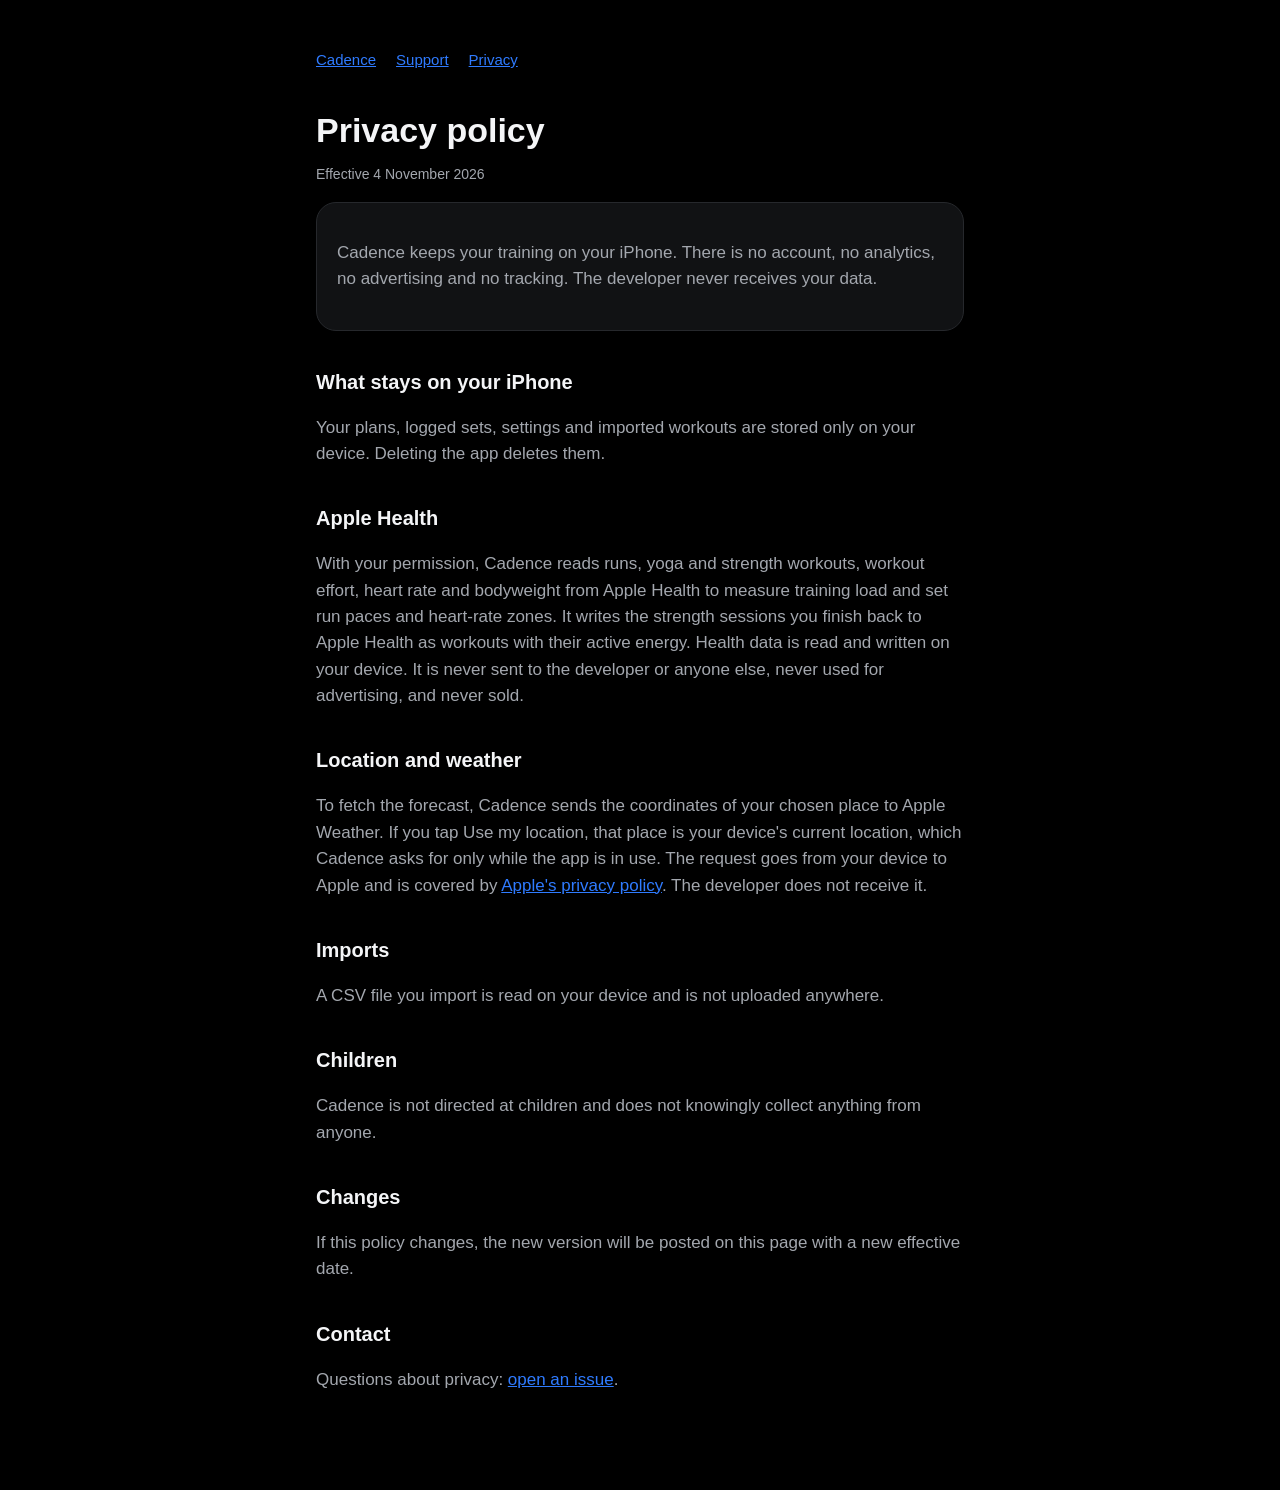
==== privacy.html @ bdbb549d "Add Cadence home, support and privacy pages Co-Authored-By: Claude Opus 5.5 <noreply@anthropic.com>" ====
<!doctype html>
<html lang="en">
<head>
<meta charset="utf-8">
<meta name="viewport" content="width=device-width, initial-scale=1">
<title>Cadence privacy</title>
<link rel="stylesheet" href="style.css">
</head>
<body>
<main>
<nav><a href="./">Cadence</a><a href="support.html">Support</a><a href="privacy.html">Privacy</a></nav>
<h1>Privacy policy</h1>
<p class="meta">Effective 4 November 2026</p>

<div class="card"><p>Cadence keeps your training on your iPhone. There is no account, no analytics, no advertising and no tracking. The developer never receives your data.</p></div>

<h2>What stays on your iPhone</h2>
<p>Your plans, logged sets, settings and imported workouts are stored only on your device. Deleting the app deletes them.</p>

<h2>Apple Health</h2>
<p>With your permission, Cadence reads runs, yoga and strength workouts, workout effort, heart rate and bodyweight from Apple Health to measure training load and set run paces and heart-rate zones. It writes the strength sessions you finish back to Apple Health as workouts with their active energy. Health data is read and written on your device. It is never sent to the developer or anyone else, never used for advertising, and never sold.</p>

<h2>Location and weather</h2>
<p>To fetch the forecast, Cadence sends the coordinates of your chosen place to Apple Weather. If you tap Use my location, that place is your device's current location, which Cadence asks for only while the app is in use. The request goes from your device to Apple and is covered by <a href="https://www.apple.com/legal/privacy/">Apple's privacy policy</a>. The developer does not receive it.</p>

<h2>Imports</h2>
<p>A CSV file you import is read on your device and is not uploaded anywhere.</p>

<h2>Children</h2>
<p>Cadence is not directed at children and does not knowingly collect anything from anyone.</p>

<h2>Changes</h2>
<p>If this policy changes, the new version will be posted on this page with a new effective date.</p>

<h2>Contact</h2>
<p>Questions about privacy: <a href="https://github.com/malinmalliyawadu/cadence-site/issues/new">open an issue</a>.</p>
</main>
</body>
</html>
---- style.css ----
:root { --canvas: #000; --card: #111214; --hairline: #26282c; --ink: #f4f5f7; --ink2: #a3a7ae; --accent: #2f7bff; }
* { box-sizing: border-box; }
body { margin: 0; background: var(--canvas); color: var(--ink); font: 500 17px/1.55 -apple-system, BlinkMacSystemFont, "SF Pro Text", "Helvetica Neue", sans-serif; }
main { max-width: 680px; margin: 0 auto; padding: 48px 16px 80px; }
h1 { font-size: 34px; line-height: 1.15; font-weight: 600; margin: 0 0 8px; }
h2 { font-size: 20px; font-weight: 600; margin: 36px 0 8px; }
p, li { color: var(--ink2); }
a { color: var(--accent); }
.card { background: var(--card); border: 1px solid var(--hairline); border-radius: 20px; padding: 20px; margin: 16px 0; }
.meta { font-size: 14px; color: var(--ink2); }
nav { display: flex; gap: 20px; margin-bottom: 40px; font-size: 15px; }
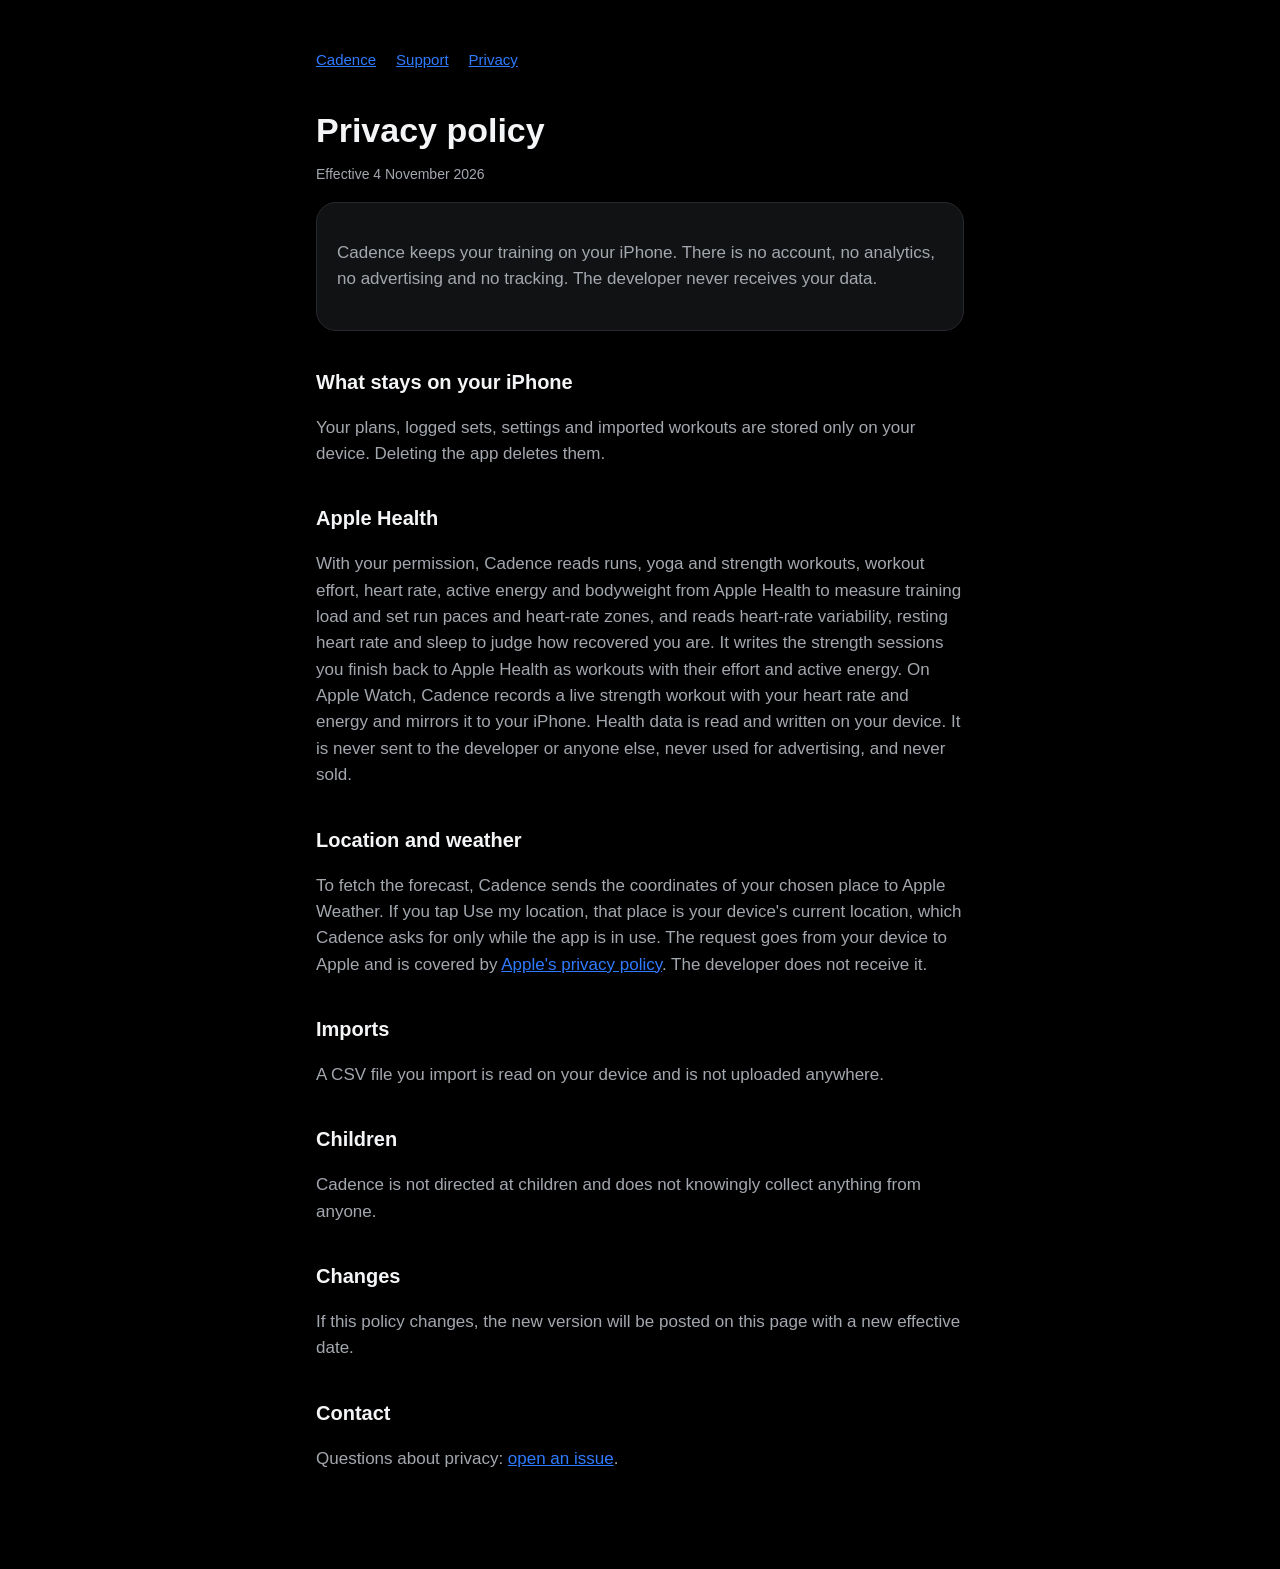
==== commit 1cd926dc: "Cover recovery data and the watch workout in the privacy policy Co-Authored-By: Claude Opus 5.5 <nor" ====
--- a/privacy.html
+++ b/privacy.html
@@ -18,7 +18,7 @@
 <p>Your plans, logged sets, settings and imported workouts are stored only on your device. Deleting the app deletes them.</p>
 
 <h2>Apple Health</h2>
-<p>With your permission, Cadence reads runs, yoga and strength workouts, workout effort, heart rate and bodyweight from Apple Health to measure training load and set run paces and heart-rate zones. It writes the strength sessions you finish back to Apple Health as workouts with their active energy. Health data is read and written on your device. It is never sent to the developer or anyone else, never used for advertising, and never sold.</p>
+<p>With your permission, Cadence reads runs, yoga and strength workouts, workout effort, heart rate, active energy and bodyweight from Apple Health to measure training load and set run paces and heart-rate zones, and reads heart-rate variability, resting heart rate and sleep to judge how recovered you are. It writes the strength sessions you finish back to Apple Health as workouts with their effort and active energy. On Apple Watch, Cadence records a live strength workout with your heart rate and energy and mirrors it to your iPhone. Health data is read and written on your device. It is never sent to the developer or anyone else, never used for advertising, and never sold.</p>
 
 <h2>Location and weather</h2>
 <p>To fetch the forecast, Cadence sends the coordinates of your chosen place to Apple Weather. If you tap Use my location, that place is your device's current location, which Cadence asks for only while the app is in use. The request goes from your device to Apple and is covered by <a href="https://www.apple.com/legal/privacy/">Apple's privacy policy</a>. The developer does not receive it.</p>
